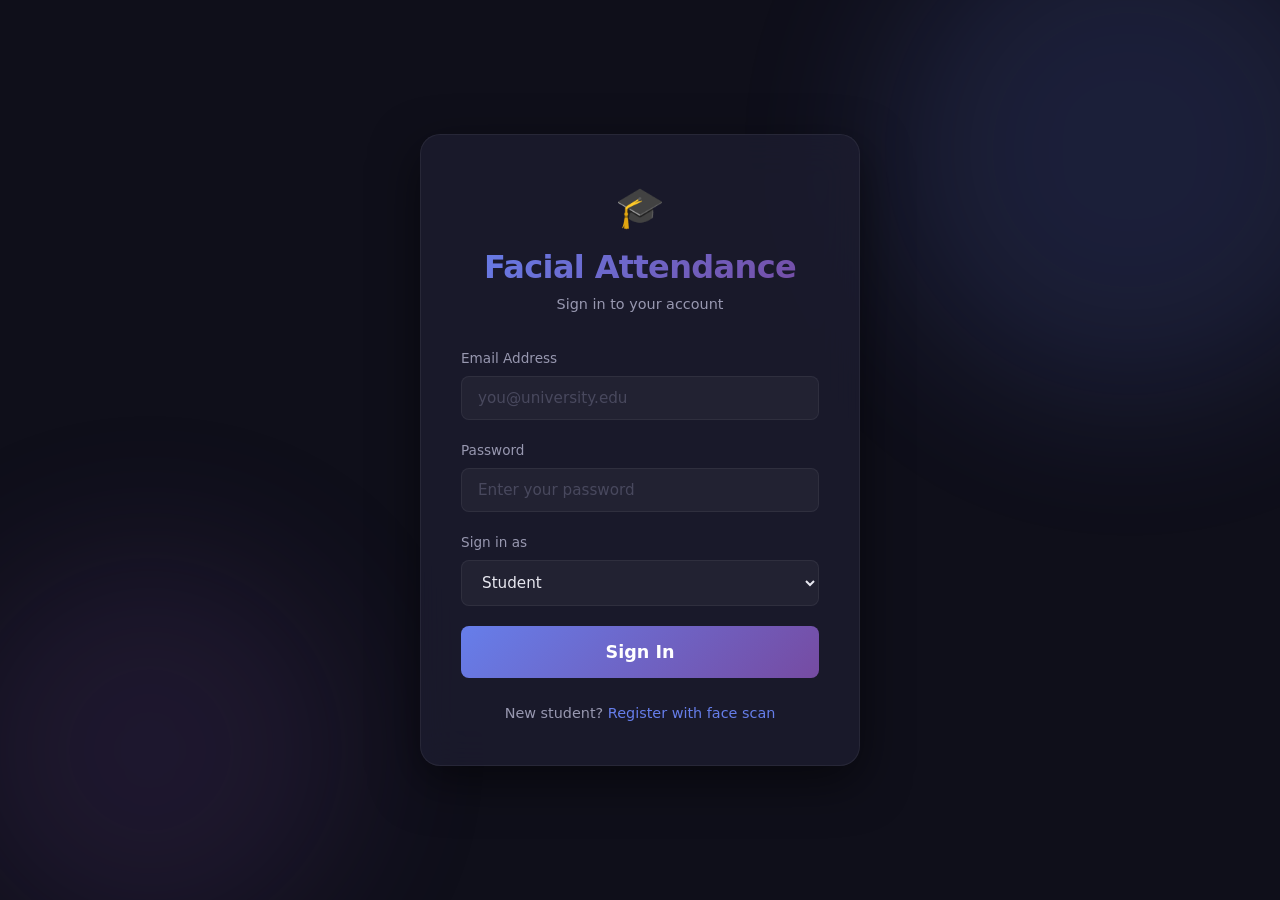
==== macos/frontend/index.html @ 5b98476b "completely restructured the entire project onto streamlit free environment" ====
<!DOCTYPE html>
<html lang="en">
<head>
    <meta charset="UTF-8">
    <meta name="viewport" content="width=device-width, initial-scale=1.0">
    <meta name="description" content="Student Facial Attendance Marker — Secure biometric login">
    <title>SFAM — Login</title>
    <link rel="stylesheet" href="css/style.css">
</head>
<body>
    <div class="bg-animation"></div>

    <div class="auth-container">
        <div class="auth-card">
            <div class="auth-header">
                <div class="logo">🎓</div>
                <h1>Facial Attendance</h1>
                <p>Sign in to your account</p>
            </div>

            <form id="loginForm" autocomplete="off">
                <div class="form-group">
                    <label for="loginEmail">Email Address</label>
                    <input type="email" id="loginEmail" name="email"
                           placeholder="you@university.edu" required>
                </div>

                <div class="form-group">
                    <label for="loginPassword">Password</label>
                    <input type="password" id="loginPassword" name="password"
                           placeholder="Enter your password" required>
                </div>

                <div class="form-group">
                    <label for="loginRole">Sign in as</label>
                    <select id="loginRole" name="role">
                        <option value="student">Student</option>
                        <option value="staff">Staff</option>
                        <option value="admin">Administrator</option>
                    </select>
                </div>

                <button type="submit" id="loginBtn" class="btn btn-primary btn-block btn-lg">
                    Sign In
                </button>
            </form>

            <div class="text-center mt-3">
                <p style="color: var(--text-secondary); font-size: 0.9rem;">
                    New student?
                    <a href="register.html" id="goRegister">Register with face scan</a>
                </p>
            </div>
        </div>
    </div>

    <!-- Toast container -->
    <div class="toast-container" id="toastContainer"></div>

    <script src="js/api.js"></script>
    <script src="js/app.js"></script>
    <script>
        // Login page initialization
        document.addEventListener('DOMContentLoaded', function() {
            // Redirect if already logged in
            if (getSession()) {
                var user = getSession();
                redirectToDashboard(user.role);
            }

            document.getElementById('loginForm').addEventListener('submit', async function(e) {
                e.preventDefault();

                var btn = document.getElementById('loginBtn');
                btn.disabled = true;
                btn.innerHTML = '<span class="spinner"></span> Signing in...';

                var email = document.getElementById('loginEmail').value.trim();
                var password = document.getElementById('loginPassword').value;

                try {
                    var result = await apiLogin(email, password);

                    if (result.error) {
                        showToast(result.error, 'error');
                        btn.disabled = false;
                        btn.textContent = 'Sign In';
                        return;
                    }

                    // Store session
                    saveSession(result.token, result.user);
                    showToast('Welcome back, ' + result.user.name + '!', 'success');

                    setTimeout(function() {
                        redirectToDashboard(result.user.role);
                    }, 800);

                } catch (err) {
                    showToast('Connection error. Is the server running?', 'error');
                    btn.disabled = false;
                    btn.textContent = 'Sign In';
                }
            });
        });
    </script>
</body>
</html>
---- macos/frontend/css/style.css ----
/* =========================================================================
   style.css — Design System for Facial Attendance Marker
   Dark theme, glassmorphism, gradient accents, responsive grid.
   No CDN dependencies. Pure CSS.
   ========================================================================= */

/* --- CSS Custom Properties ------------------------------------------------ */
:root {
    /* Core palette */
    --bg-primary: #0f0f1a;
    --bg-secondary: #1a1a2e;
    --bg-card: rgba(30, 30, 50, 0.7);
    --bg-glass: rgba(255, 255, 255, 0.04);

    /* Accent gradient */
    --accent-start: #667eea;
    --accent-end: #764ba2;
    --accent: #667eea;
    --accent-hover: #7c8ef2;

    /* State colors */
    --success: #00e676;
    --warning: #ffab40;
    --danger: #ff5252;
    --info: #40c4ff;

    /* Text */
    --text-primary: #e8e8f0;
    --text-secondary: #9898b0;
    --text-muted: #6868808f;

    /* Borders / Shadows */
    --border: rgba(255, 255, 255, 0.06);
    --shadow: 0 8px 32px rgba(0, 0, 0, 0.4);
    --shadow-lg: 0 16px 48px rgba(0, 0, 0, 0.5);

    /* Radius */
    --radius-sm: 8px;
    --radius-md: 12px;
    --radius-lg: 20px;
    --radius-full: 50%;

    /* Transitions */
    --transition: 0.3s cubic-bezier(0.4, 0, 0.2, 1);

    /* Layout */
    --sidebar-width: 260px;
    --header-height: 64px;
}

/* --- Reset ---------------------------------------------------------------- */
*,
*::before,
*::after {
    margin: 0;
    padding: 0;
    box-sizing: border-box;
}

html {
    font-size: 16px;
    scroll-behavior: smooth;
}

body {
    font-family: 'Segoe UI', system-ui, -apple-system, sans-serif;
    background: var(--bg-primary);
    color: var(--text-primary);
    line-height: 1.6;
    min-height: 100vh;
    overflow-x: hidden;
}

/* --- Typography ----------------------------------------------------------- */
h1,
h2,
h3,
h4 {
    font-weight: 600;
    letter-spacing: -0.02em;
    line-height: 1.3;
}

h1 {
    font-size: 2rem;
}

h2 {
    font-size: 1.5rem;
}

h3 {
    font-size: 1.15rem;
}

h4 {
    font-size: 1rem;
}

a {
    color: var(--accent);
    text-decoration: none;
    transition: color var(--transition);
}

a:hover {
    color: var(--accent-hover);
}

/* --- Animated Background -------------------------------------------------- */
.bg-animation {
    position: fixed;
    inset: 0;
    z-index: -1;
    overflow: hidden;
}

.bg-animation::before,
.bg-animation::after {
    content: '';
    position: absolute;
    border-radius: 50%;
    filter: blur(80px);
    opacity: 0.15;
    animation: float 20s infinite ease-in-out;
}

.bg-animation::before {
    width: 500px;
    height: 500px;
    background: var(--accent-start);
    top: -100px;
    right: -100px;
}

.bg-animation::after {
    width: 400px;
    height: 400px;
    background: var(--accent-end);
    bottom: -50px;
    left: -50px;
    animation-delay: -10s;
}

@keyframes float {

    0%,
    100% {
        transform: translate(0, 0) scale(1);
    }

    33% {
        transform: translate(30px, -50px) scale(1.1);
    }

    66% {
        transform: translate(-20px, 30px) scale(0.9);
    }
}

/* --- Layout: Auth Pages --------------------------------------------------- */
.auth-container {
    display: flex;
    align-items: center;
    justify-content: center;
    min-height: 100vh;
    padding: 2rem;
}

.auth-card {
    background: var(--bg-card);
    backdrop-filter: blur(20px);
    -webkit-backdrop-filter: blur(20px);
    border: 1px solid var(--border);
    border-radius: var(--radius-lg);
    padding: 2.5rem;
    width: 100%;
    max-width: 440px;
    box-shadow: var(--shadow-lg);
    animation: slideUp 0.6s ease-out;
}

.auth-card.wide {
    max-width: 720px;
}

@keyframes slideUp {
    from {
        opacity: 0;
        transform: translateY(30px);
    }

    to {
        opacity: 1;
        transform: translateY(0);
    }
}

.auth-header {
    text-align: center;
    margin-bottom: 2rem;
}

.auth-header .logo {
    font-size: 2.5rem;
    margin-bottom: 0.5rem;
}

.auth-header h1 {
    background: linear-gradient(135deg, var(--accent-start), var(--accent-end));
    -webkit-background-clip: text;
    -webkit-text-fill-color: transparent;
    background-clip: text;
    margin-bottom: 0.25rem;
}

.auth-header p {
    color: var(--text-secondary);
    font-size: 0.9rem;
}

/* --- Forms ---------------------------------------------------------------- */
.form-group {
    margin-bottom: 1.25rem;
    position: relative;
}

.form-group label {
    display: block;
    font-size: 0.85rem;
    color: var(--text-secondary);
    margin-bottom: 0.4rem;
    font-weight: 500;
}

.form-group input,
.form-group select {
    width: 100%;
    padding: 0.75rem 1rem;
    background: var(--bg-glass);
    border: 1px solid var(--border);
    border-radius: var(--radius-sm);
    color: var(--text-primary);
    font-size: 0.95rem;
    font-family: inherit;
    transition: border-color var(--transition), box-shadow var(--transition);
    outline: none;
}

.form-group input:focus,
.form-group select:focus {
    border-color: var(--accent);
    box-shadow: 0 0 0 3px rgba(102, 126, 234, 0.15);
}

.form-group input::placeholder {
    color: var(--text-muted);
}

.form-row {
    display: grid;
    grid-template-columns: 1fr 1fr;
    gap: 1rem;
}

/* --- Buttons -------------------------------------------------------------- */
.btn {
    display: inline-flex;
    align-items: center;
    justify-content: center;
    gap: 0.5rem;
    padding: 0.75rem 1.5rem;
    border: none;
    border-radius: var(--radius-sm);
    font-size: 0.95rem;
    font-weight: 600;
    font-family: inherit;
    cursor: pointer;
    transition: all var(--transition);
    text-decoration: none;
    white-space: nowrap;
}

.btn:disabled {
    opacity: 0.5;
    cursor: not-allowed;
}

.btn-primary {
    background: linear-gradient(135deg, var(--accent-start), var(--accent-end));
    color: #fff;
}

.btn-primary:hover:not(:disabled) {
    transform: translateY(-2px);
    box-shadow: 0 6px 20px rgba(102, 126, 234, 0.4);
}

.btn-secondary {
    background: var(--bg-glass);
    border: 1px solid var(--border);
    color: var(--text-primary);
}

.btn-secondary:hover:not(:disabled) {
    background: rgba(255, 255, 255, 0.08);
}

.btn-danger {
    background: var(--danger);
    color: #fff;
}

.btn-success {
    background: var(--success);
    color: #0f0f1a;
}

.btn-block {
    width: 100%;
}

.btn-sm {
    padding: 0.5rem 1rem;
    font-size: 0.85rem;
}

.btn-lg {
    padding: 1rem 2rem;
    font-size: 1.1rem;
}

/* --- Dashboard Layout ----------------------------------------------------- */
.dashboard-layout {
    display: flex;
    min-height: 100vh;
}

.sidebar {
    width: var(--sidebar-width);
    background: var(--bg-secondary);
    border-right: 1px solid var(--border);
    padding: 1.5rem;
    display: flex;
    flex-direction: column;
    position: fixed;
    height: 100vh;
    overflow-y: auto;
    z-index: 100;
}

.sidebar-brand {
    display: flex;
    align-items: center;
    gap: 0.75rem;
    padding-bottom: 1.5rem;
    border-bottom: 1px solid var(--border);
    margin-bottom: 1.5rem;
}

.sidebar-brand .logo {
    font-size: 1.5rem;
}

.sidebar-brand h3 {
    background: linear-gradient(135deg, var(--accent-start), var(--accent-end));
    -webkit-background-clip: text;
    -webkit-text-fill-color: transparent;
    background-clip: text;
    font-size: 0.95rem;
}

.sidebar-nav {
    list-style: none;
    flex: 1;
}

.sidebar-nav li {
    margin-bottom: 0.25rem;
}

.sidebar-nav a,
.sidebar-nav button {
    display: flex;
    align-items: center;
    gap: 0.75rem;
    padding: 0.7rem 1rem;
    border-radius: var(--radius-sm);
    color: var(--text-secondary);
    font-size: 0.9rem;
    transition: all var(--transition);
    width: 100%;
    text-align: left;
    background: none;
    border: none;
    cursor: pointer;
    font-family: inherit;
}

.sidebar-nav a:hover,
.sidebar-nav button:hover,
.sidebar-nav a.active {
    background: var(--bg-glass);
    color: var(--text-primary);
}

.sidebar-nav a.active {
    background: rgba(102, 126, 234, 0.12);
    color: var(--accent);
}

.sidebar-user {
    border-top: 1px solid var(--border);
    padding-top: 1rem;
    margin-top: auto;
}

.sidebar-user-info {
    display: flex;
    align-items: center;
    gap: 0.75rem;
    margin-bottom: 0.75rem;
}

.sidebar-user-avatar {
    width: 36px;
    height: 36px;
    border-radius: var(--radius-full);
    background: linear-gradient(135deg, var(--accent-start), var(--accent-end));
    display: flex;
    align-items: center;
    justify-content: center;
    font-weight: 600;
    font-size: 0.85rem;
    color: #fff;
}

.sidebar-user-name {
    font-size: 0.9rem;
    font-weight: 500;
}

.sidebar-user-role {
    font-size: 0.75rem;
    color: var(--text-secondary);
    text-transform: capitalize;
}

.main-content {
    flex: 1;
    margin-left: var(--sidebar-width);
    padding: 2rem;
}

.page-header {
    display: flex;
    align-items: center;
    justify-content: space-between;
    margin-bottom: 2rem;
}

.page-header h1 {
    font-size: 1.5rem;
}

/* --- Cards ---------------------------------------------------------------- */
.card {
    background: var(--bg-card);
    backdrop-filter: blur(16px);
    -webkit-backdrop-filter: blur(16px);
    border: 1px solid var(--border);
    border-radius: var(--radius-md);
    padding: 1.5rem;
    box-shadow: var(--shadow);
    transition: transform var(--transition);
}

.card:hover {
    transform: translateY(-2px);
}

.card-header {
    display: flex;
    align-items: center;
    justify-content: space-between;
    margin-bottom: 1rem;
}

.card-header h3 {
    font-size: 1rem;
    color: var(--text-secondary);
    font-weight: 500;
}

.card-body {
    position: relative;
}

/* --- Stat Cards ----------------------------------------------------------- */
.stats-grid {
    display: grid;
    grid-template-columns: repeat(auto-fit, minmax(220px, 1fr));
    gap: 1.25rem;
    margin-bottom: 2rem;
}

.stat-card {
    background: var(--bg-card);
    backdrop-filter: blur(16px);
    border: 1px solid var(--border);
    border-radius: var(--radius-md);
    padding: 1.5rem;
    display: flex;
    align-items: flex-start;
    gap: 1rem;
    transition: transform var(--transition);
}

.stat-card:hover {
    transform: translateY(-3px);
}

.stat-icon {
    width: 48px;
    height: 48px;
    border-radius: var(--radius-sm);
    display: flex;
    align-items: center;
    justify-content: center;
    font-size: 1.4rem;
    flex-shrink: 0;
}

.stat-icon.blue {
    background: rgba(102, 126, 234, 0.15);
}

.stat-icon.green {
    background: rgba(0, 230, 118, 0.15);
}

.stat-icon.orange {
    background: rgba(255, 171, 64, 0.15);
}

.stat-icon.purple {
    background: rgba(118, 75, 162, 0.15);
}

.stat-value {
    font-size: 1.75rem;
    font-weight: 700;
    letter-spacing: -0.02em;
    line-height: 1;
    margin-bottom: 0.25rem;
}

.stat-label {
    font-size: 0.8rem;
    color: var(--text-secondary);
    text-transform: uppercase;
    letter-spacing: 0.05em;
}

/* --- Camera Viewport ------------------------------------------------------ */
.camera-container {
    position: relative;
    border-radius: var(--radius-md);
    overflow: hidden;
    background: #000;
    aspect-ratio: 4/3;
    max-width: 640px;
    margin: 0 auto;
}

.camera-container video {
    width: 100%;
    height: 100%;
    object-fit: cover;
    transform: scaleX(-1);
    /* Mirror */
}

.camera-overlay {
    position: absolute;
    inset: 0;
    display: flex;
    align-items: center;
    justify-content: center;
    pointer-events: none;
}

.face-guide {
    width: 200px;
    height: 260px;
    border: 2px dashed rgba(102, 126, 234, 0.5);
    border-radius: 50% 50% 45% 45%;
    animation: pulse 2s infinite;
}

@keyframes pulse {

    0%,
    100% {
        opacity: 0.5;
        transform: scale(1);
    }

    50% {
        opacity: 1;
        transform: scale(1.02);
    }
}

.camera-controls {
    display: flex;
    gap: 1rem;
    justify-content: center;
    margin-top: 1rem;
}

.recording-indicator {
    display: none;
    position: absolute;
    top: 1rem;
    left: 1rem;
    background: rgba(255, 82, 82, 0.9);
    padding: 0.4rem 0.8rem;
    border-radius: var(--radius-sm);
    font-size: 0.8rem;
    font-weight: 600;
    animation: blink 1s infinite;
    z-index: 10;
}

.recording-indicator.active {
    display: flex;
    align-items: center;
    gap: 0.5rem;
}

@keyframes blink {

    0%,
    100% {
        opacity: 1;
    }

    50% {
        opacity: 0.3;
    }
}

.countdown-overlay {
    display: none;
    position: absolute;
    inset: 0;
    background: rgba(0, 0, 0, 0.5);
    align-items: center;
    justify-content: center;
    z-index: 15;
}

.countdown-overlay.active {
    display: flex;
}

.countdown-number {
    font-size: 5rem;
    font-weight: 700;
    color: #fff;
    animation: countPop 1s ease-out;
}

@keyframes countPop {
    from {
        transform: scale(2);
        opacity: 0;
    }

    to {
        transform: scale(1);
        opacity: 1;
    }
}

/* --- Tables --------------------------------------------------------------- */
.table-container {
    overflow-x: auto;
    border-radius: var(--radius-md);
}

table {
    width: 100%;
    border-collapse: collapse;
    font-size: 0.9rem;
}

thead th {
    background: rgba(255, 255, 255, 0.03);
    padding: 0.85rem 1rem;
    text-align: left;
    font-weight: 600;
    color: var(--text-secondary);
    font-size: 0.8rem;
    text-transform: uppercase;
    letter-spacing: 0.05em;
    border-bottom: 1px solid var(--border);
}

tbody td {
    padding: 0.8rem 1rem;
    border-bottom: 1px solid var(--border);
}

tbody tr:hover {
    background: var(--bg-glass);
}

/* --- Toast Notifications -------------------------------------------------- */
.toast-container {
    position: fixed;
    top: 1.5rem;
    right: 1.5rem;
    z-index: 9999;
    display: flex;
    flex-direction: column;
    gap: 0.75rem;
}

.toast {
    background: var(--bg-secondary);
    border: 1px solid var(--border);
    border-radius: var(--radius-sm);
    padding: 1rem 1.25rem;
    min-width: 300px;
    max-width: 420px;
    box-shadow: var(--shadow-lg);
    display: flex;
    align-items: flex-start;
    gap: 0.75rem;
    animation: slideIn 0.4s ease-out;
    border-left: 3px solid var(--accent);
}

.toast.success {
    border-left-color: var(--success);
}

.toast.error {
    border-left-color: var(--danger);
}

.toast.warning {
    border-left-color: var(--warning);
}

.toast-icon {
    font-size: 1.2rem;
    flex-shrink: 0;
    margin-top: 0.1rem;
}

.toast-message {
    flex: 1;
    font-size: 0.9rem;
}

.toast-close {
    background: none;
    border: none;
    color: var(--text-muted);
    cursor: pointer;
    font-size: 1.1rem;
    padding: 0;
    line-height: 1;
}

@keyframes slideIn {
    from {
        transform: translateX(100%);
        opacity: 0;
    }

    to {
        transform: translateX(0);
        opacity: 1;
    }
}

/* --- Charts Container ----------------------------------------------------- */
.charts-grid {
    display: grid;
    grid-template-columns: repeat(auto-fit, minmax(350px, 1fr));
    gap: 1.25rem;
    margin-bottom: 2rem;
}

.chart-card {
    background: var(--bg-card);
    backdrop-filter: blur(16px);
    border: 1px solid var(--border);
    border-radius: var(--radius-md);
    padding: 1.5rem;
}

.chart-card canvas {
    width: 100% !important;
    height: 250px !important;
}

/* --- Progress Ring -------------------------------------------------------- */
.progress-ring-container {
    display: flex;
    flex-direction: column;
    align-items: center;
    justify-content: center;
    padding: 1rem 0;
}

.progress-ring {
    position: relative;
    width: 140px;
    height: 140px;
}

.progress-ring canvas {
    width: 140px !important;
    height: 140px !important;
}

.progress-ring-label {
    position: absolute;
    inset: 0;
    display: flex;
    flex-direction: column;
    align-items: center;
    justify-content: center;
}

.progress-ring-value {
    font-size: 1.75rem;
    font-weight: 700;
}

.progress-ring-text {
    font-size: 0.75rem;
    color: var(--text-secondary);
}

/* --- Badge ---------------------------------------------------------------- */
.badge {
    display: inline-flex;
    align-items: center;
    padding: 0.2rem 0.6rem;
    border-radius: 9999px;
    font-size: 0.75rem;
    font-weight: 600;
}

.badge-success {
    background: rgba(0, 230, 118, 0.15);
    color: var(--success);
}

.badge-warning {
    background: rgba(255, 171, 64, 0.15);
    color: var(--warning);
}

.badge-danger {
    background: rgba(255, 82, 82, 0.15);
    color: var(--danger);
}

.badge-info {
    background: rgba(64, 196, 255, 0.15);
    color: var(--info);
}

/* --- Search Input --------------------------------------------------------- */
.search-box {
    position: relative;
    max-width: 300px;
}

.search-box input {
    width: 100%;
    padding: 0.6rem 1rem 0.6rem 2.5rem;
    background: var(--bg-glass);
    border: 1px solid var(--border);
    border-radius: var(--radius-sm);
    color: var(--text-primary);
    font-size: 0.9rem;
    font-family: inherit;
    outline: none;
    transition: border-color var(--transition);
}

.search-box input:focus {
    border-color: var(--accent);
}

.search-box::before {
    content: '🔍';
    position: absolute;
    left: 0.75rem;
    top: 50%;
    transform: translateY(-50%);
    font-size: 0.85rem;
}

/* --- Loading Spinner ------------------------------------------------------ */
.spinner {
    display: inline-block;
    width: 20px;
    height: 20px;
    border: 2px solid rgba(255, 255, 255, 0.2);
    border-top-color: var(--accent);
    border-radius: 50%;
    animation: spin 0.8s linear infinite;
}

.spinner-lg {
    width: 40px;
    height: 40px;
    border-width: 3px;
}

@keyframes spin {
    to {
        transform: rotate(360deg);
    }
}

.loading-overlay {
    position: fixed;
    inset: 0;
    background: rgba(15, 15, 26, 0.8);
    display: none;
    align-items: center;
    justify-content: center;
    flex-direction: column;
    gap: 1rem;
    z-index: 9998;
}

.loading-overlay.active {
    display: flex;
}

/* --- Recognition Result Overlay ------------------------------------------- */
.recognition-result {
    position: absolute;
    bottom: 1rem;
    left: 1rem;
    right: 1rem;
    background: rgba(0, 0, 0, 0.8);
    backdrop-filter: blur(10px);
    border-radius: var(--radius-sm);
    padding: 0.75rem 1rem;
    display: none;
    align-items: center;
    gap: 0.75rem;
    z-index: 10;
}

.recognition-result.active {
    display: flex;
}

.recognition-result.matched {
    border: 1px solid var(--success);
}

.recognition-result.unmatched {
    border: 1px solid var(--danger);
}

/* --- Empty State ---------------------------------------------------------- */
.empty-state {
    text-align: center;
    padding: 3rem;
    color: var(--text-secondary);
}

.empty-state-icon {
    font-size: 3rem;
    margin-bottom: 1rem;
    opacity: 0.5;
}

/* --- Responsive ----------------------------------------------------------- */
@media (max-width: 768px) {
    .sidebar {
        transform: translateX(-100%);
        transition: transform var(--transition);
    }

    .sidebar.open {
        transform: translateX(0);
    }

    .main-content {
        margin-left: 0;
        padding: 1rem;
    }

    .form-row {
        grid-template-columns: 1fr;
    }

    .stats-grid {
        grid-template-columns: 1fr 1fr;
    }

    .charts-grid {
        grid-template-columns: 1fr;
    }

    .page-header {
        flex-direction: column;
        gap: 1rem;
        align-items: flex-start;
    }

    .auth-card {
        padding: 1.5rem;
    }
}

@media (max-width: 480px) {
    .stats-grid {
        grid-template-columns: 1fr;
    }
}

/* --- Mobile Menu Toggle --------------------------------------------------- */
.mobile-menu-btn {
    display: none;
    position: fixed;
    top: 1rem;
    left: 1rem;
    z-index: 200;
    background: var(--bg-secondary);
    border: 1px solid var(--border);
    border-radius: var(--radius-sm);
    padding: 0.5rem 0.75rem;
    color: var(--text-primary);
    font-size: 1.2rem;
    cursor: pointer;
}

@media (max-width: 768px) {
    .mobile-menu-btn {
        display: block;
    }
}

/* --- Utility -------------------------------------------------------------- */
.hidden {
    display: none !important;
}

.text-center {
    text-align: center;
}

.text-right {
    text-align: right;
}

.mt-1 {
    margin-top: 0.5rem;
}

.mt-2 {
    margin-top: 1rem;
}

.mt-3 {
    margin-top: 1.5rem;
}

.mb-1 {
    margin-bottom: 0.5rem;
}

.mb-2 {
    margin-bottom: 1rem;
}

.mb-3 {
    margin-bottom: 1.5rem;
}

.flex {
    display: flex;
}

.gap-1 {
    gap: 0.5rem;
}

.gap-2 {
    gap: 1rem;
}

.items-center {
    align-items: center;
}

.justify-between {
    justify-content: space-between;
}
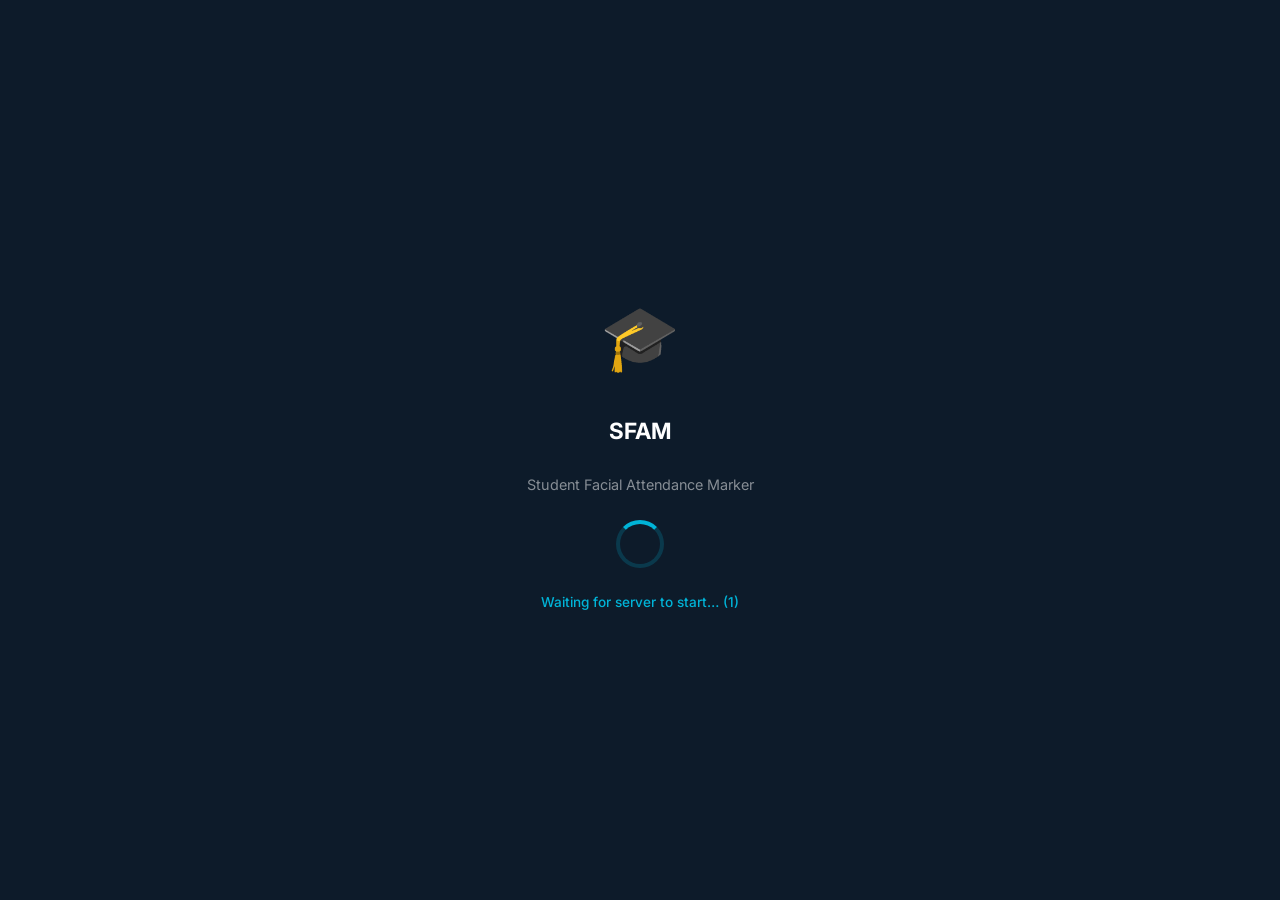
==== commit 7c08dd9e: "resolved bugs" ====
--- a/macos/frontend/index.html
+++ b/macos/frontend/index.html
@@ -1,56 +1,179 @@
 <!DOCTYPE html>
 <html lang="en">
+
 <head>
     <meta charset="UTF-8">
     <meta name="viewport" content="width=device-width, initial-scale=1.0">
-    <meta name="description" content="Student Facial Attendance Marker — Secure biometric login">
-    <title>SFAM — Login</title>
+    <meta name="description" content="SFAM — Student Facial Attendance Marker. Biometric kiosk.">
+    <title>SFAM — Attendance System</title>
     <link rel="stylesheet" href="css/style.css">
+    <style>
+        /* ---- Model loading overlay (P4) ---- */
+        #loadingOverlay {
+            position: fixed;
+            inset: 0;
+            background: var(--navy);
+            display: flex;
+            flex-direction: column;
+            align-items: center;
+            justify-content: center;
+            gap: 1.5rem;
+            z-index: 9999;
+            transition: opacity .5s ease;
+        }
+
+        #loadingOverlay.hidden {
+            opacity: 0;
+            pointer-events: none;
+        }
+
+        .loading-logo {
+            font-size: 4rem;
+            animation: pulse-green 2s infinite;
+        }
+
+        .loading-title {
+            color: #fff;
+            font-size: 1.4rem;
+            font-weight: 700;
+        }
+
+        .loading-sub {
+            color: rgba(255, 255, 255, .5);
+            font-size: .9rem;
+            text-align: center;
+            max-width: 300px;
+        }
+
+        .loading-spinner {
+            width: 48px;
+            height: 48px;
+            border: 4px solid rgba(0, 180, 216, .2);
+            border-top-color: var(--accent);
+            border-radius: 50%;
+            animation: spin .9s linear infinite;
+        }
+
+        .loading-status {
+            color: var(--accent);
+            font-size: .85rem;
+            font-weight: 500;
+            min-height: 1.2em;
+        }
+
+        /* ---- Fade-in for kiosk layout (P5) ---- */
+        .kiosk-layout {
+            opacity: 0;
+            transition: opacity .6s ease;
+        }
+
+        .kiosk-layout.visible {
+            opacity: 1;
+        }
+    </style>
 </head>
+
 <body>
-    <div class="bg-animation"></div>
-
-    <div class="auth-container">
-        <div class="auth-card">
-            <div class="auth-header">
-                <div class="logo">🎓</div>
-                <h1>Facial Attendance</h1>
-                <p>Sign in to your account</p>
-            </div>
-
-            <form id="loginForm" autocomplete="off">
-                <div class="form-group">
-                    <label for="loginEmail">Email Address</label>
-                    <input type="email" id="loginEmail" name="email"
-                           placeholder="you@university.edu" required>
-                </div>
-
-                <div class="form-group">
-                    <label for="loginPassword">Password</label>
-                    <input type="password" id="loginPassword" name="password"
-                           placeholder="Enter your password" required>
-                </div>
-
-                <div class="form-group">
-                    <label for="loginRole">Sign in as</label>
-                    <select id="loginRole" name="role">
-                        <option value="student">Student</option>
-                        <option value="staff">Staff</option>
-                        <option value="admin">Administrator</option>
-                    </select>
-                </div>
-
-                <button type="submit" id="loginBtn" class="btn btn-primary btn-block btn-lg">
-                    Sign In
-                </button>
-            </form>
-
-            <div class="text-center mt-3">
-                <p style="color: var(--text-secondary); font-size: 0.9rem;">
-                    New student?
-                    <a href="register.html" id="goRegister">Register with face scan</a>
-                </p>
-            </div>
+
+    <!-- ========================================================================
+     P4: Model Loading Screen — shown until /api/health returns ready:true
+     ====================================================================== -->
+    <div id="loadingOverlay">
+        <div class="loading-logo">🎓</div>
+        <div class="loading-title">SFAM</div>
+        <div class="loading-sub">Student Facial Attendance Marker</div>
+        <div class="loading-spinner"></div>
+        <div class="loading-status" id="loadingStatus">Connecting to server…</div>
+    </div>
+
+    <!-- ========================================================================
+     Main Kiosk Layout
+     ====================================================================== -->
+    <div class="kiosk-layout" id="kioskLayout">
+
+        <!-- LEFT: Camera Feed -->
+        <div class="kiosk-camera-pane">
+            <div class="kiosk-cam-header">
+                <span class="live-badge">LIVE</span>
+                SFAM — Biometric Attendance System
+            </div>
+
+            <video id="kioskVideo" autoplay playsinline muted></video>
+            <canvas id="kioskCanvas"></canvas>
+
+            <!-- Non-blocking alert banner (P2 — managed by camera.js) -->
+            <div id="kioskAlert" class="kiosk-alert" style="display:none;"></div>
+
+            <div class="kiosk-status-bar">
+                <div class="status-dot" id="statusDot"></div>
+                <span class="kiosk-status-text" id="statusText">Initializing…</span>
+            </div>
+        </div>
+
+        <!-- RIGHT: Side Panel -->
+        <div class="kiosk-side-panel">
+
+            <div class="kiosk-brand">
+                <div class="brand-icon">🎓</div>
+                <h1>SFAM</h1>
+                <p>Look directly at the camera to mark your attendance automatically.</p>
+            </div>
+
+            <div class="kiosk-actions">
+
+                <div class="kiosk-section-label">Login</div>
+
+                <button class="kiosk-btn" id="btnStudentLogin">
+                    <div class="kiosk-btn-icon">👤</div>
+                    <div class="kiosk-btn-text">
+                        Student Login
+                        <small>Roll No / Reg No + Password</small>
+                    </div>
+                </button>
+
+                <button class="kiosk-btn" id="btnStaffLogin">
+                    <div class="kiosk-btn-icon">🏫</div>
+                    <div class="kiosk-btn-text">
+                        Staff Login
+                        <small>Employee Code + Password</small>
+                    </div>
+                </button>
+
+                <button class="kiosk-btn" id="btnAdminLogin">
+                    <div class="kiosk-btn-icon">🛡️</div>
+                    <div class="kiosk-btn-text">
+                        Admin Login
+                        <small>System administrator</small>
+                    </div>
+                </button>
+
+                <div class="kiosk-section-label">Register</div>
+
+                <button class="kiosk-btn" id="btnRegisterStudent">
+                    <div class="kiosk-btn-icon">📝</div>
+                    <div class="kiosk-btn-text">
+                        Register as Student
+                        <small>New account + face scan</small>
+                    </div>
+                </button>
+
+                <button class="kiosk-btn" id="btnRegisterStaff">
+                    <div class="kiosk-btn-icon">💼</div>
+                    <div class="kiosk-btn-text">
+                        Register as Staff
+                        <small>New account + face scan</small>
+                    </div>
+                </button>
+
+            </div>
+
+            <!-- Last detected -->
+            <div class="kiosk-last-detected">
+                <h4>Last Detected</h4>
+                <div class="kiosk-detected-name" id="lastDetectedName">—</div>
+                <div class="kiosk-detected-time" id="lastDetectedTime">Waiting for face…</div>
+            </div>
+
         </div>
     </div>
 
@@ -59,50 +182,84 @@
 
     <script src="js/api.js"></script>
     <script src="js/app.js"></script>
+    <script src="js/camera.js"></script>
     <script>
-        // Login page initialization
-        document.addEventListener('DOMContentLoaded', function() {
+        (function () {
+            'use strict';
+
             // Redirect if already logged in
-            if (getSession()) {
-                var user = getSession();
-                redirectToDashboard(user.role);
+            var s = getSession();
+            if (s) { redirectToDashboard(s.user.role); return; }
+
+            // -----------------------------------------------------------------------
+            // P4: Health-check loop — poll until model is ready
+            // -----------------------------------------------------------------------
+            var POLL_INTERVAL_MS = 2000;
+            var MAX_POLLS = 60;   // give up after 2 minutes
+            var pollCount = 0;
+            var cameraStarted = false;
+            var overlay = document.getElementById('loadingOverlay');
+            var statusEl = document.getElementById('loadingStatus');
+            var layout = document.getElementById('kioskLayout');
+
+            function pollHealth() {
+                pollCount++;
+                if (pollCount > MAX_POLLS) {
+                    statusEl.textContent = 'Server not responding — check if server is running.';
+                    statusEl.style.color = 'var(--danger)';
+                    return;
+                }
+
+                apiHealthCheck()
+                    .then(function (data) {
+                        if (data && data.ready) {
+                            statusEl.textContent = 'Face recognition engine ready ✓';
+                            setTimeout(showKiosk, 500);
+                        } else {
+                            statusEl.textContent = (data && data.message) || 'Loading AI model…';
+                            setTimeout(pollHealth, POLL_INTERVAL_MS);
+                        }
+                    })
+                    .catch(function () {
+                        statusEl.textContent = 'Waiting for server to start… (' + pollCount + ')';
+                        setTimeout(pollHealth, POLL_INTERVAL_MS);
+                    });
             }
 
-            document.getElementById('loginForm').addEventListener('submit', async function(e) {
-                e.preventDefault();
-
-                var btn = document.getElementById('loginBtn');
-                btn.disabled = true;
-                btn.innerHTML = '<span class="spinner"></span> Signing in...';
-
-                var email = document.getElementById('loginEmail').value.trim();
-                var password = document.getElementById('loginPassword').value;
-
-                try {
-                    var result = await apiLogin(email, password);
-
-                    if (result.error) {
-                        showToast(result.error, 'error');
-                        btn.disabled = false;
-                        btn.textContent = 'Sign In';
-                        return;
-                    }
-
-                    // Store session
-                    saveSession(result.token, result.user);
-                    showToast('Welcome back, ' + result.user.name + '!', 'success');
-
-                    setTimeout(function() {
-                        redirectToDashboard(result.user.role);
-                    }, 800);
-
-                } catch (err) {
-                    showToast('Connection error. Is the server running?', 'error');
-                    btn.disabled = false;
-                    btn.textContent = 'Sign In';
+            function showKiosk() {
+                overlay.classList.add('hidden');
+                layout.classList.add('visible');
+
+                if (!cameraStarted) {
+                    cameraStarted = true;
+                    SFAMCamera.start('kioskVideo', 'kioskCanvas', 'kioskAlert');
                 }
-            });
-        });
+            }
+
+            // Start polling immediately
+            pollHealth();
+
+            // -----------------------------------------------------------------------
+            // Navigation
+            // -----------------------------------------------------------------------
+            document.getElementById('btnStudentLogin').onclick = function () {
+                window.location.href = 'login.html?role=student';
+            };
+            document.getElementById('btnStaffLogin').onclick = function () {
+                window.location.href = 'login.html?role=staff';
+            };
+            document.getElementById('btnAdminLogin').onclick = function () {
+                window.location.href = 'login.html?role=admin';
+            };
+            document.getElementById('btnRegisterStudent').onclick = function () {
+                window.location.href = 'register.html?role=student';
+            };
+            document.getElementById('btnRegisterStaff').onclick = function () {
+                window.location.href = 'register.html?role=staff';
+            };
+
+        }());
     </script>
 </body>
-</html>
+
+</html>
--- a/macos/frontend/css/style.css
+++ b/macos/frontend/css/style.css
@@ -1,193 +1,1222 @@
 /* =========================================================================
-   style.css — Design System for Facial Attendance Marker
-   Dark theme, glassmorphism, gradient accents, responsive grid.
-   No CDN dependencies. Pure CSS.
+   style.css — Facial Attendance System — Kiosk UI Theme
+   =========================================================================
+   Design: High-contrast kiosk aesthetic. Dark navy background, crisp white
+   cards, bright accent colors. Clean grid layout. No unreadable overlays.
+   Font: Inter (loaded inline via @import — no CDN dependency at runtime,
+         loaded once during setup).
    ========================================================================= */
 
-/* --- CSS Custom Properties ------------------------------------------------ */
+@import url('https://fonts.googleapis.com/css2?family=Inter:wght@300;400;500;600;700&display=swap');
+
+/* -------------------------------------------------------------------------
+   CSS Custom Properties
+   ------------------------------------------------------------------------- */
 :root {
-    /* Core palette */
-    --bg-primary: #0f0f1a;
-    --bg-secondary: #1a1a2e;
-    --bg-card: rgba(30, 30, 50, 0.7);
-    --bg-glass: rgba(255, 255, 255, 0.04);
-
-    /* Accent gradient */
-    --accent-start: #667eea;
-    --accent-end: #764ba2;
-    --accent: #667eea;
-    --accent-hover: #7c8ef2;
-
-    /* State colors */
-    --success: #00e676;
-    --warning: #ffab40;
-    --danger: #ff5252;
-    --info: #40c4ff;
-
-    /* Text */
-    --text-primary: #e8e8f0;
-    --text-secondary: #9898b0;
-    --text-muted: #6868808f;
-
-    /* Borders / Shadows */
-    --border: rgba(255, 255, 255, 0.06);
-    --shadow: 0 8px 32px rgba(0, 0, 0, 0.4);
-    --shadow-lg: 0 16px 48px rgba(0, 0, 0, 0.5);
-
-    /* Radius */
-    --radius-sm: 8px;
-    --radius-md: 12px;
-    --radius-lg: 20px;
-    --radius-full: 50%;
+    /* Color palette */
+    --navy: #0d1b2a;
+    --navy-mid: #1b2d42;
+    --navy-light: #243650;
+    --accent: #00b4d8;
+    --accent-dark: #0096b4;
+    --success: #2dc653;
+    --warning: #f4a261;
+    --danger: #e63946;
+    --white: #ffffff;
+    --off-white: #f0f4f8;
+    --text-main: #1a202c;
+    --text-muted: #64748b;
+    --border: #e2e8f0;
+
+    /* Spacing */
+    --gap: 1.5rem;
+    --r: 12px;
+    --r-sm: 8px;
+
+    /* Shadows */
+    --shadow-sm: 0 1px 3px rgba(0, 0, 0, .1), 0 1px 2px rgba(0, 0, 0, .06);
+    --shadow: 0 4px 16px rgba(0, 0, 0, .12);
+    --shadow-lg: 0 10px 40px rgba(0, 0, 0, .18);
 
     /* Transitions */
-    --transition: 0.3s cubic-bezier(0.4, 0, 0.2, 1);
-
-    /* Layout */
-    --sidebar-width: 260px;
-    --header-height: 64px;
-}
-
-/* --- Reset ---------------------------------------------------------------- */
+    --t: 200ms ease;
+}
+
+/* -------------------------------------------------------------------------
+   Reset & Base
+   ------------------------------------------------------------------------- */
 *,
 *::before,
 *::after {
+    box-sizing: border-box;
     margin: 0;
     padding: 0;
-    box-sizing: border-box;
-}
-
-html {
+}
+
+html,
+body {
+    height: 100%;
+    font-family: 'Inter', system-ui, sans-serif;
     font-size: 16px;
-    scroll-behavior: smooth;
-}
-
-body {
-    font-family: 'Segoe UI', system-ui, -apple-system, sans-serif;
-    background: var(--bg-primary);
-    color: var(--text-primary);
     line-height: 1.6;
-    min-height: 100vh;
-    overflow-x: hidden;
-}
-
-/* --- Typography ----------------------------------------------------------- */
-h1,
-h2,
-h3,
-h4 {
-    font-weight: 600;
-    letter-spacing: -0.02em;
-    line-height: 1.3;
-}
-
-h1 {
-    font-size: 2rem;
-}
-
-h2 {
-    font-size: 1.5rem;
-}
-
-h3 {
-    font-size: 1.15rem;
-}
-
-h4 {
-    font-size: 1rem;
+    color: var(--text-main);
+    background: var(--navy);
+    -webkit-font-smoothing: antialiased;
 }
 
 a {
     color: var(--accent);
     text-decoration: none;
-    transition: color var(--transition);
 }
 
 a:hover {
-    color: var(--accent-hover);
-}
-
-/* --- Animated Background -------------------------------------------------- */
-.bg-animation {
-    position: fixed;
-    inset: 0;
-    z-index: -1;
+    text-decoration: underline;
+}
+
+img,
+video,
+canvas {
+    display: block;
+    max-width: 100%;
+}
+
+/* -------------------------------------------------------------------------
+   Typography
+   ------------------------------------------------------------------------- */
+h1 {
+    font-size: 1.75rem;
+    font-weight: 700;
+    line-height: 1.2;
+}
+
+h2 {
+    font-size: 1.4rem;
+    font-weight: 600;
+    line-height: 1.3;
+}
+
+h3 {
+    font-size: 1.15rem;
+    font-weight: 600;
+}
+
+h4 {
+    font-size: 1rem;
+    font-weight: 600;
+}
+
+p {
+    color: var(--text-muted);
+}
+
+/* -------------------------------------------------------------------------
+   Utility
+   ------------------------------------------------------------------------- */
+.hidden {
+    display: none !important;
+}
+
+.text-center {
+    text-align: center;
+}
+
+.text-muted {
+    color: var(--text-muted);
+    font-size: .9rem;
+}
+
+.text-success {
+    color: var(--success);
+}
+
+.text-danger {
+    color: var(--danger);
+}
+
+.text-warning {
+    color: var(--warning);
+}
+
+.mt-1 {
+    margin-top: .5rem;
+}
+
+.mt-2 {
+    margin-top: 1rem;
+}
+
+.mt-3 {
+    margin-top: 1.5rem;
+}
+
+.mb-1 {
+    margin-bottom: .5rem;
+}
+
+.mb-2 {
+    margin-bottom: 1rem;
+}
+
+.gap {
+    gap: var(--gap);
+}
+
+/* -------------------------------------------------------------------------
+   Card
+   ------------------------------------------------------------------------- */
+.card {
+    background: var(--white);
+    border-radius: var(--r);
+    padding: var(--gap);
+    box-shadow: var(--shadow);
+}
+
+.card-title {
+    font-size: 1rem;
+    font-weight: 600;
+    color: var(--text-muted);
+    text-transform: uppercase;
+    letter-spacing: .05em;
+    margin-bottom: 1rem;
+}
+
+/* -------------------------------------------------------------------------
+   Buttons
+   ------------------------------------------------------------------------- */
+.btn {
+    display: inline-flex;
+    align-items: center;
+    justify-content: center;
+    gap: .5rem;
+    padding: .625rem 1.25rem;
+    border: none;
+    border-radius: var(--r-sm);
+    font-family: inherit;
+    font-size: .95rem;
+    font-weight: 500;
+    cursor: pointer;
+    transition: background var(--t), transform var(--t), box-shadow var(--t);
+    user-select: none;
+    white-space: nowrap;
+}
+
+.btn:active {
+    transform: translateY(1px);
+}
+
+.btn:disabled {
+    opacity: .55;
+    cursor: not-allowed;
+    transform: none;
+}
+
+.btn-primary {
+    background: var(--accent);
+    color: var(--white);
+}
+
+.btn-primary:hover {
+    background: var(--accent-dark);
+    box-shadow: 0 4px 14px rgba(0, 180, 216, .4);
+}
+
+.btn-outline {
+    background: transparent;
+    border: 2px solid var(--accent);
+    color: var(--accent);
+}
+
+.btn-outline:hover {
+    background: var(--accent);
+    color: var(--white);
+}
+
+.btn-success {
+    background: var(--success);
+    color: var(--white);
+}
+
+.btn-danger {
+    background: var(--danger);
+    color: var(--white);
+}
+
+.btn-ghost {
+    background: rgba(255, 255, 255, .08);
+    color: var(--white);
+    border: 1px solid rgba(255, 255, 255, .15);
+}
+
+.btn-ghost:hover {
+    background: rgba(255, 255, 255, .15);
+}
+
+.btn-block {
+    width: 100%;
+}
+
+.btn-lg {
+    padding: .8rem 1.5rem;
+    font-size: 1rem;
+}
+
+.btn-sm {
+    padding: .4rem .85rem;
+    font-size: .85rem;
+}
+
+/* -------------------------------------------------------------------------
+   Kiosk Side Panel Action Buttons
+   ------------------------------------------------------------------------- */
+.kiosk-btn {
+    display: flex;
+    align-items: center;
+    gap: .85rem;
+    padding: 1rem 1.25rem;
+    background: rgba(255, 255, 255, .06);
+    border: 1px solid rgba(255, 255, 255, .12);
+    border-radius: var(--r);
+    color: var(--white);
+    font-family: inherit;
+    font-size: .95rem;
+    font-weight: 500;
+    cursor: pointer;
+    transition: all var(--t);
+    width: 100%;
+    text-align: left;
+}
+
+.kiosk-btn:hover {
+    background: rgba(0, 180, 216, .15);
+    border-color: var(--accent);
+    transform: translateX(4px);
+}
+
+.kiosk-btn .kiosk-btn-icon {
+    width: 40px;
+    height: 40px;
+    border-radius: 50%;
+    background: rgba(0, 180, 216, .2);
+    display: flex;
+    align-items: center;
+    justify-content: center;
+    font-size: 1.2rem;
+    flex-shrink: 0;
+}
+
+.kiosk-btn .kiosk-btn-text small {
+    display: block;
+    font-size: .75rem;
+    color: rgba(255, 255, 255, .5);
+    font-weight: 400;
+}
+
+/* -------------------------------------------------------------------------
+   Forms
+   ------------------------------------------------------------------------- */
+.form-group {
+    display: flex;
+    flex-direction: column;
+    gap: .35rem;
+    margin-bottom: 1rem;
+}
+
+.form-group label {
+    font-size: .875rem;
+    font-weight: 500;
+    color: var(--text-main);
+}
+
+.form-row {
+    display: grid;
+    grid-template-columns: 1fr 1fr;
+    gap: 1rem;
+}
+
+input[type=text],
+input[type=email],
+input[type=password],
+input[type=date],
+select,
+textarea {
+    width: 100%;
+    padding: .65rem .9rem;
+    border: 1.5px solid var(--border);
+    border-radius: var(--r-sm);
+    font-family: inherit;
+    font-size: .95rem;
+    color: var(--text-main);
+    background: var(--white);
+    transition: border-color var(--t), box-shadow var(--t);
+    outline: none;
+}
+
+input:focus,
+select:focus,
+textarea:focus {
+    border-color: var(--accent);
+    box-shadow: 0 0 0 3px rgba(0, 180, 216, .15);
+}
+
+input::placeholder {
+    color: #b0bec5;
+}
+
+/* Role tab selector */
+.role-tabs {
+    display: flex;
+    background: var(--off-white);
+    border-radius: var(--r-sm);
+    padding: 4px;
+    margin-bottom: 1.5rem;
+}
+
+.role-tab {
+    flex: 1;
+    padding: .6rem;
+    border: none;
+    border-radius: calc(var(--r-sm) - 2px);
+    background: transparent;
+    font-family: inherit;
+    font-size: .9rem;
+    font-weight: 500;
+    color: var(--text-muted);
+    cursor: pointer;
+    transition: all var(--t);
+}
+
+.role-tab.active {
+    background: var(--white);
+    color: var(--accent);
+    box-shadow: var(--shadow-sm);
+}
+
+/* -------------------------------------------------------------------------
+   Kiosk Layout (index.html)
+   ------------------------------------------------------------------------- */
+.kiosk-layout {
+    display: grid;
+    grid-template-columns: 1fr 320px;
+    height: 100vh;
     overflow: hidden;
 }
 
-.bg-animation::before,
-.bg-animation::after {
-    content: '';
+/* Camera pane */
+.kiosk-camera-pane {
+    position: relative;
+    background: #000;
+    overflow: hidden;
+}
+
+.kiosk-camera-pane video,
+.kiosk-camera-pane canvas {
     position: absolute;
+    top: 0;
+    left: 0;
+    width: 100%;
+    height: 100%;
+    object-fit: cover;
+}
+
+.kiosk-camera-pane canvas {
+    pointer-events: none;
+}
+
+/* Camera status bar */
+.kiosk-status-bar {
+    position: absolute;
+    bottom: 0;
+    left: 0;
+    right: 0;
+    padding: .75rem 1rem;
+    background: linear-gradient(transparent, rgba(0, 0, 0, .8));
+    display: flex;
+    align-items: center;
+    gap: .75rem;
+}
+
+.status-dot {
+    width: 10px;
+    height: 10px;
     border-radius: 50%;
-    filter: blur(80px);
-    opacity: 0.15;
-    animation: float 20s infinite ease-in-out;
-}
-
-.bg-animation::before {
-    width: 500px;
-    height: 500px;
-    background: var(--accent-start);
-    top: -100px;
-    right: -100px;
-}
-
-.bg-animation::after {
-    width: 400px;
-    height: 400px;
-    background: var(--accent-end);
-    bottom: -50px;
-    left: -50px;
-    animation-delay: -10s;
-}
-
-@keyframes float {
-
-    0%,
-    100% {
-        transform: translate(0, 0) scale(1);
-    }
-
-    33% {
-        transform: translate(30px, -50px) scale(1.1);
-    }
-
-    66% {
-        transform: translate(-20px, 30px) scale(0.9);
-    }
-}
-
-/* --- Layout: Auth Pages --------------------------------------------------- */
-.auth-container {
+    background: var(--success);
+    animation: pulse-green 2s infinite;
+    flex-shrink: 0;
+}
+
+.status-dot.inactive {
+    background: var(--danger);
+    animation: none;
+}
+
+.kiosk-status-text {
+    color: var(--white);
+    font-size: .85rem;
+    font-weight: 500;
+}
+
+/* Camera header overlay */
+.kiosk-cam-header {
+    position: absolute;
+    top: 0;
+    left: 0;
+    right: 0;
+    padding: .75rem 1rem;
+    background: linear-gradient(rgba(0, 0, 0, .7), transparent);
+    color: var(--white);
+    font-size: .85rem;
+    font-weight: 500;
+    display: flex;
+    align-items: center;
+    gap: .5rem;
+}
+
+.kiosk-cam-header .live-badge {
+    background: var(--danger);
+    color: white;
+    font-size: .65rem;
+    font-weight: 700;
+    padding: 2px 7px;
+    border-radius: 20px;
+    letter-spacing: .08em;
+    text-transform: uppercase;
+}
+
+/* Side panel */
+.kiosk-side-panel {
+    background: var(--navy-mid);
+    display: flex;
+    flex-direction: column;
+    overflow-y: auto;
+    border-left: 1px solid rgba(255, 255, 255, .06);
+}
+
+.kiosk-brand {
+    padding: 1.5rem;
+    border-bottom: 1px solid rgba(255, 255, 255, .06);
+}
+
+.kiosk-brand h1 {
+    color: var(--white);
+    font-size: 1.15rem;
+    margin-bottom: .2rem;
+}
+
+.kiosk-brand p {
+    color: rgba(255, 255, 255, .45);
+    font-size: .8rem;
+}
+
+.kiosk-brand .brand-icon {
+    font-size: 2rem;
+    margin-bottom: .5rem;
+}
+
+.kiosk-actions {
+    padding: 1.25rem;
+    display: flex;
+    flex-direction: column;
+    gap: .75rem;
+    flex: 1;
+}
+
+.kiosk-section-label {
+    font-size: .7rem;
+    font-weight: 600;
+    text-transform: uppercase;
+    letter-spacing: .1em;
+    color: rgba(255, 255, 255, .3);
+    margin-top: .5rem;
+    margin-bottom: .25rem;
+}
+
+/* Last detected card */
+.kiosk-last-detected {
+    margin: 0 1.25rem 1.25rem;
+    background: rgba(255, 255, 255, .04);
+    border: 1px solid rgba(255, 255, 255, .08);
+    border-radius: var(--r);
+    padding: 1rem;
+}
+
+.kiosk-last-detected h4 {
+    color: rgba(255, 255, 255, .4);
+    font-size: .7rem;
+    text-transform: uppercase;
+    letter-spacing: .08em;
+    margin-bottom: .5rem;
+}
+
+.kiosk-detected-name {
+    color: var(--white);
+    font-size: 1rem;
+    font-weight: 600;
+}
+
+.kiosk-detected-time {
+    color: rgba(255, 255, 255, .4);
+    font-size: .78rem;
+    margin-top: .15rem;
+}
+
+/* -------------------------------------------------------------------------
+   Detection overlays on canvas
+   ------------------------------------------------------------------------- */
+/* Drawn via JS — these are just the toast-style face labels */
+.face-label {
+    position: absolute;
+    background: rgba(0, 0, 0, .75);
+    color: white;
+    font-size: .78rem;
+    font-weight: 600;
+    padding: 3px 10px;
+    border-radius: 20px;
+    pointer-events: none;
+    backdrop-filter: blur(4px);
+}
+
+/* -------------------------------------------------------------------------
+   Alert Banner (kiosk non-blocking)
+   ------------------------------------------------------------------------- */
+.kiosk-alert {
+    position: absolute;
+    top: 60px;
+    left: 50%;
+    transform: translateX(-50%);
+    background: rgba(230, 57, 70, .92);
+    color: white;
+    padding: .6rem 1.4rem;
+    border-radius: 30px;
+    font-size: .9rem;
+    font-weight: 600;
+    backdrop-filter: blur(8px);
+    animation: slideDown .3s ease;
+    z-index: 20;
+    white-space: nowrap;
+    max-width: 90%;
+    text-align: center;
+}
+
+.kiosk-alert.success {
+    background: rgba(45, 198, 83, .92);
+}
+
+.kiosk-alert.warning {
+    background: rgba(244, 162, 97, .92);
+}
+
+/* -------------------------------------------------------------------------
+   Auth pages (login.html) — centered card layout
+   ------------------------------------------------------------------------- */
+.auth-page {
+    min-height: 100vh;
     display: flex;
     align-items: center;
     justify-content: center;
-    min-height: 100vh;
     padding: 2rem;
+    background: var(--navy);
 }
 
 .auth-card {
-    background: var(--bg-card);
-    backdrop-filter: blur(20px);
-    -webkit-backdrop-filter: blur(20px);
-    border: 1px solid var(--border);
-    border-radius: var(--radius-lg);
+    background: var(--white);
+    border-radius: var(--r);
     padding: 2.5rem;
     width: 100%;
     max-width: 440px;
     box-shadow: var(--shadow-lg);
-    animation: slideUp 0.6s ease-out;
-}
-
-.auth-card.wide {
-    max-width: 720px;
-}
-
-@keyframes slideUp {
+}
+
+.auth-back {
+    display: inline-flex;
+    align-items: center;
+    gap: .4rem;
+    color: rgba(255, 255, 255, .6);
+    font-size: .88rem;
+    margin-bottom: 1.5rem;
+    cursor: pointer;
+    border: none;
+    background: none;
+    font-family: inherit;
+    transition: color var(--t);
+}
+
+.auth-back:hover {
+    color: var(--white);
+}
+
+.auth-logo {
+    font-size: 2.5rem;
+    text-align: center;
+    margin-bottom: .75rem;
+}
+
+.auth-title {
+    text-align: center;
+    margin-bottom: 2rem;
+}
+
+.auth-title h2 {
+    color: var(--text-main);
+}
+
+.auth-title p {
+    margin-top: .3rem;
+}
+
+/* -------------------------------------------------------------------------
+   Registration — 3-phase layout (register.html)
+   ------------------------------------------------------------------------- */
+.register-page {
+    min-height: 100vh;
+    display: flex;
+    align-items: center;
+    justify-content: center;
+    padding: 2rem;
+    background: var(--navy);
+}
+
+.register-card {
+    background: var(--white);
+    border-radius: var(--r);
+    width: 100%;
+    max-width: 600px;
+    box-shadow: var(--shadow-lg);
+    overflow: hidden;
+}
+
+.register-header {
+    background: var(--navy-mid);
+    padding: 1.5rem 2rem;
+    color: var(--white);
+}
+
+.register-header h2 {
+    color: var(--white);
+    margin-bottom: .25rem;
+}
+
+.register-header p {
+    color: rgba(255, 255, 255, .5);
+    font-size: .85rem;
+}
+
+/* Phase progress */
+.phase-indicator {
+    display: flex;
+    gap: .5rem;
+    margin-top: 1rem;
+}
+
+.phase-dot {
+    height: 4px;
+    flex: 1;
+    border-radius: 4px;
+    background: rgba(255, 255, 255, .2);
+    transition: background var(--t);
+}
+
+.phase-dot.active {
+    background: var(--accent);
+}
+
+.phase-dot.complete {
+    background: var(--success);
+}
+
+.register-body {
+    padding: 2rem;
+}
+
+/* Camera capture area (phase 3) */
+.capture-area {
+    position: relative;
+    border-radius: var(--r);
+    overflow: hidden;
+    background: #000;
+    aspect-ratio: 4/3;
+    max-height: 320px;
+    margin-bottom: 1rem;
+}
+
+.capture-area video,
+.capture-area canvas {
+    position: absolute;
+    top: 0;
+    left: 0;
+    width: 100%;
+    height: 100%;
+    object-fit: cover;
+}
+
+.capture-area canvas {
+    pointer-events: none;
+}
+
+.capture-overlay-text {
+    position: absolute;
+    bottom: 1rem;
+    left: 50%;
+    transform: translateX(-50%);
+    background: rgba(0, 0, 0, .7);
+    color: white;
+    padding: .4rem 1.2rem;
+    border-radius: 20px;
+    font-size: .85rem;
+    font-weight: 500;
+    backdrop-filter: blur(6px);
+    white-space: nowrap;
+}
+
+/* Progress bar */
+.progress-bar-wrap {
+    height: 8px;
+    background: var(--off-white);
+    border-radius: 8px;
+    overflow: hidden;
+    margin-bottom: .5rem;
+}
+
+.progress-bar-fill {
+    height: 100%;
+    background: linear-gradient(90deg, var(--accent), var(--success));
+    border-radius: 8px;
+    transition: width .4s ease;
+    width: 0%;
+}
+
+/* -------------------------------------------------------------------------
+   Dashboard Layout
+   ------------------------------------------------------------------------- */
+.dash-layout {
+    min-height: 100vh;
+    background: var(--off-white);
+}
+
+/* Top bar */
+.dash-topbar {
+    background: var(--navy);
+    padding: 0 2rem;
+    height: 60px;
+    display: flex;
+    align-items: center;
+    justify-content: space-between;
+}
+
+.dash-topbar-brand {
+    color: var(--white);
+    font-size: 1rem;
+    font-weight: 600;
+    display: flex;
+    align-items: center;
+    gap: .5rem;
+}
+
+.dash-topbar-user {
+    display: flex;
+    align-items: center;
+    gap: 1rem;
+}
+
+.dash-topbar-user span {
+    color: rgba(255, 255, 255, .7);
+    font-size: .88rem;
+}
+
+.dash-topbar-user .btn {
+    font-size: .82rem;
+    padding: .4rem .9rem;
+}
+
+/* Dashboard content */
+.dash-content {
+    max-width: 1100px;
+    margin: 0 auto;
+    padding: 2rem;
+}
+
+/* Stats grid */
+.stats-grid {
+    display: grid;
+    grid-template-columns: repeat(auto-fit, minmax(200px, 1fr));
+    gap: 1rem;
+    margin-bottom: 1.5rem;
+}
+
+.stat-card {
+    background: var(--white);
+    border-radius: var(--r);
+    padding: 1.25rem;
+    box-shadow: var(--shadow-sm);
+    border-left: 4px solid var(--accent);
+}
+
+.stat-card.success-border {
+    border-left-color: var(--success);
+}
+
+.stat-card.warning-border {
+    border-left-color: var(--warning);
+}
+
+.stat-card.danger-border {
+    border-left-color: var(--danger);
+}
+
+.stat-label {
+    font-size: .8rem;
+    font-weight: 600;
+    color: var(--text-muted);
+    text-transform: uppercase;
+    letter-spacing: .05em;
+    margin-bottom: .4rem;
+}
+
+.stat-value {
+    font-size: 2rem;
+    font-weight: 700;
+    color: var(--text-main);
+    line-height: 1;
+}
+
+.stat-sub {
+    font-size: .8rem;
+    color: var(--text-muted);
+    margin-top: .25rem;
+}
+
+/* Profile card */
+.profile-card {
+    background: var(--navy);
+    border-radius: var(--r);
+    padding: 1.5rem;
+    color: var(--white);
+    display: flex;
+    align-items: center;
+    gap: 1.25rem;
+    margin-bottom: 1.5rem;
+    box-shadow: var(--shadow);
+}
+
+.profile-avatar {
+    width: 64px;
+    height: 64px;
+    border-radius: 50%;
+    background: rgba(0, 180, 216, .25);
+    border: 2px solid var(--accent);
+    display: flex;
+    align-items: center;
+    justify-content: center;
+    font-size: 1.8rem;
+    flex-shrink: 0;
+}
+
+.profile-name {
+    font-size: 1.3rem;
+    font-weight: 700;
+    margin-bottom: .15rem;
+}
+
+.profile-meta {
+    display: flex;
+    flex-wrap: wrap;
+    gap: .4rem .75rem;
+}
+
+.profile-badge {
+    background: rgba(255, 255, 255, .1);
+    color: rgba(255, 255, 255, .7);
+    font-size: .78rem;
+    padding: 2px 10px;
+    border-radius: 20px;
+    font-weight: 500;
+}
+
+/* Charts row */
+.charts-grid {
+    display: grid;
+    grid-template-columns: 2fr 1fr;
+    gap: 1rem;
+    margin-bottom: 1.5rem;
+}
+
+.chart-card {
+    background: var(--white);
+    border-radius: var(--r);
+    padding: 1.25rem;
+    box-shadow: var(--shadow-sm);
+}
+
+/* Attendance table */
+.table-card {
+    background: var(--white);
+    border-radius: var(--r);
+    overflow: hidden;
+    box-shadow: var(--shadow-sm);
+}
+
+.table-card-header {
+    padding: 1rem 1.25rem;
+    border-bottom: 1px solid var(--border);
+    display: flex;
+    align-items: center;
+    justify-content: space-between;
+}
+
+table.data-table {
+    width: 100%;
+    border-collapse: collapse;
+    font-size: .9rem;
+}
+
+table.data-table th {
+    padding: .75rem 1rem;
+    text-align: left;
+    font-size: .78rem;
+    font-weight: 600;
+    color: var(--text-muted);
+    text-transform: uppercase;
+    letter-spacing: .05em;
+    border-bottom: 1px solid var(--border);
+    background: var(--off-white);
+}
+
+table.data-table td {
+    padding: .75rem 1rem;
+    border-bottom: 1px solid var(--border);
+    color: var(--text-main);
+}
+
+table.data-table tr:last-child td {
+    border-bottom: none;
+}
+
+table.data-table tr:hover td {
+    background: var(--off-white);
+}
+
+/* Circular attendance ring */
+.attendance-ring {
+    width: 120px;
+    height: 120px;
+    position: relative;
+    margin: 0 auto;
+}
+
+.attendance-ring svg {
+    transform: rotate(-90deg);
+    width: 100%;
+    height: 100%;
+}
+
+.attendance-ring-text {
+    position: absolute;
+    top: 50%;
+    left: 50%;
+    transform: translate(-50%, -50%);
+    text-align: center;
+}
+
+.attendance-ring-pct {
+    font-size: 1.5rem;
+    font-weight: 700;
+    color: var(--text-main);
+    display: block;
+}
+
+.attendance-ring-label {
+    font-size: .7rem;
+    color: var(--text-muted);
+    display: block;
+}
+
+/* -------------------------------------------------------------------------
+   Staff dashboard extras
+   ------------------------------------------------------------------------- */
+.staff-filter-bar {
+    display: flex;
+    align-items: center;
+    gap: 1rem;
+    margin-bottom: 1rem;
+    flex-wrap: wrap;
+}
+
+/* -------------------------------------------------------------------------
+   Toasts
+   ------------------------------------------------------------------------- */
+.toast-container {
+    position: fixed;
+    top: 1.25rem;
+    right: 1.25rem;
+    z-index: 9999;
+    display: flex;
+    flex-direction: column;
+    gap: .5rem;
+    pointer-events: none;
+}
+
+.toast {
+    background: var(--navy);
+    color: var(--white);
+    padding: .75rem 1.25rem;
+    border-radius: var(--r-sm);
+    box-shadow: var(--shadow-lg);
+    font-size: .9rem;
+    font-weight: 500;
+    display: flex;
+    align-items: center;
+    gap: .5rem;
+    max-width: 340px;
+    animation: slideInRight .3s ease;
+    border-left: 4px solid var(--accent);
+    pointer-events: all;
+}
+
+.toast.success {
+    border-left-color: var(--success);
+}
+
+.toast.error {
+    border-left-color: var(--danger);
+}
+
+.toast.warning {
+    border-left-color: var(--warning);
+}
+
+.toast.fade-out {
+    animation: fadeOut .4s ease forwards;
+}
+
+/* -------------------------------------------------------------------------
+   Spinner
+   ------------------------------------------------------------------------- */
+.spinner {
+    width: 18px;
+    height: 18px;
+    border: 2px solid rgba(255, 255, 255, .3);
+    border-top-color: var(--white);
+    border-radius: 50%;
+    animation: spin .7s linear infinite;
+    display: inline-block;
+    vertical-align: middle;
+}
+
+/* -------------------------------------------------------------------------
+   Animations
+   ------------------------------------------------------------------------- */
+@keyframes spin {
+    to {
+        transform: rotate(360deg);
+    }
+}
+
+@keyframes pulse-green {
+
+    0%,
+    100% {
+        opacity: 1;
+    }
+
+    50% {
+        opacity: .4;
+    }
+}
+
+@keyframes slideDown {
     from {
         opacity: 0;
-        transform: translateY(30px);
+        transform: translateX(-50%) translateY(-12px);
+    }
+
+    to {
+        opacity: 1;
+        transform: translateX(-50%) translateY(0);
+    }
+}
+
+@keyframes slideInRight {
+    from {
+        opacity: 0;
+        transform: translateX(20px);
+    }
+
+    to {
+        opacity: 1;
+        transform: translateX(0);
+    }
+}
+
+@keyframes fadeOut {
+    from {
+        opacity: 1;
+    }
+
+    to {
+        opacity: 0;
+        transform: translateX(10px);
+    }
+}
+
+/* -------------------------------------------------------------------------
+   Responsive
+   ------------------------------------------------------------------------- */
+@media (max-width: 900px) {
+    .kiosk-layout {
+        grid-template-columns: 1fr;
+    }
+
+    .kiosk-side-panel {
+        max-height: 42vh;
+    }
+
+    .charts-grid {
+        grid-template-columns: 1fr;
+    }
+
+    .form-row {
+        grid-template-columns: 1fr;
+    }
+}
+
+@media (max-width: 600px) {
+    .dash-content {
+        padding: 1rem;
+    }
+
+    .auth-card {
+        padding: 1.75rem;
+    }
+
+    .stats-grid {
+        grid-template-columns: 1fr 1fr;
+    }
+}
+
+/* -------------------------------------------------------------------------
+   P4/P5: Page-enter fade + loading spinner animations
+   ------------------------------------------------------------------------- */
+@keyframes spin {
+    to {
+        transform: rotate(360deg);
+    }
+}
+
+@keyframes pulse-green {
+
+    0%,
+    100% {
+        box-shadow: 0 0 0 0 rgba(45, 198, 83, .5);
+    }
+
+    50% {
+        box-shadow: 0 0 0 8px rgba(45, 198, 83, 0);
+    }
+}
+
+@keyframes page-enter {
+    from {
+        opacity: 0;
+        transform: translateY(12px);
     }
 
     to {
@@ -196,920 +1225,20 @@
     }
 }
 
-.auth-header {
-    text-align: center;
-    margin-bottom: 2rem;
-}
-
-.auth-header .logo {
-    font-size: 2.5rem;
-    margin-bottom: 0.5rem;
-}
-
-.auth-header h1 {
-    background: linear-gradient(135deg, var(--accent-start), var(--accent-end));
-    -webkit-background-clip: text;
-    -webkit-text-fill-color: transparent;
-    background-clip: text;
-    margin-bottom: 0.25rem;
-}
-
-.auth-header p {
-    color: var(--text-secondary);
-    font-size: 0.9rem;
-}
-
-/* --- Forms ---------------------------------------------------------------- */
-.form-group {
-    margin-bottom: 1.25rem;
-    position: relative;
-}
-
-.form-group label {
-    display: block;
-    font-size: 0.85rem;
-    color: var(--text-secondary);
-    margin-bottom: 0.4rem;
-    font-weight: 500;
-}
-
-.form-group input,
-.form-group select {
-    width: 100%;
-    padding: 0.75rem 1rem;
-    background: var(--bg-glass);
-    border: 1px solid var(--border);
-    border-radius: var(--radius-sm);
-    color: var(--text-primary);
-    font-size: 0.95rem;
-    font-family: inherit;
-    transition: border-color var(--transition), box-shadow var(--transition);
-    outline: none;
-}
-
-.form-group input:focus,
-.form-group select:focus {
-    border-color: var(--accent);
-    box-shadow: 0 0 0 3px rgba(102, 126, 234, 0.15);
-}
-
-.form-group input::placeholder {
-    color: var(--text-muted);
-}
-
-.form-row {
-    display: grid;
-    grid-template-columns: 1fr 1fr;
-    gap: 1rem;
-}
-
-/* --- Buttons -------------------------------------------------------------- */
-.btn {
-    display: inline-flex;
-    align-items: center;
-    justify-content: center;
-    gap: 0.5rem;
-    padding: 0.75rem 1.5rem;
-    border: none;
-    border-radius: var(--radius-sm);
-    font-size: 0.95rem;
-    font-weight: 600;
-    font-family: inherit;
-    cursor: pointer;
-    transition: all var(--transition);
-    text-decoration: none;
-    white-space: nowrap;
-}
-
-.btn:disabled {
-    opacity: 0.5;
-    cursor: not-allowed;
-}
-
-.btn-primary {
-    background: linear-gradient(135deg, var(--accent-start), var(--accent-end));
-    color: #fff;
-}
-
-.btn-primary:hover:not(:disabled) {
-    transform: translateY(-2px);
-    box-shadow: 0 6px 20px rgba(102, 126, 234, 0.4);
-}
-
-.btn-secondary {
-    background: var(--bg-glass);
-    border: 1px solid var(--border);
-    color: var(--text-primary);
-}
-
-.btn-secondary:hover:not(:disabled) {
-    background: rgba(255, 255, 255, 0.08);
-}
-
-.btn-danger {
-    background: var(--danger);
-    color: #fff;
-}
-
-.btn-success {
-    background: var(--success);
-    color: #0f0f1a;
-}
-
-.btn-block {
-    width: 100%;
-}
-
-.btn-sm {
-    padding: 0.5rem 1rem;
-    font-size: 0.85rem;
-}
-
-.btn-lg {
-    padding: 1rem 2rem;
-    font-size: 1.1rem;
-}
-
-/* --- Dashboard Layout ----------------------------------------------------- */
-.dashboard-layout {
-    display: flex;
-    min-height: 100vh;
-}
-
-.sidebar {
-    width: var(--sidebar-width);
-    background: var(--bg-secondary);
-    border-right: 1px solid var(--border);
-    padding: 1.5rem;
-    display: flex;
-    flex-direction: column;
-    position: fixed;
-    height: 100vh;
-    overflow-y: auto;
-    z-index: 100;
-}
-
-.sidebar-brand {
-    display: flex;
-    align-items: center;
-    gap: 0.75rem;
-    padding-bottom: 1.5rem;
-    border-bottom: 1px solid var(--border);
-    margin-bottom: 1.5rem;
-}
-
-.sidebar-brand .logo {
-    font-size: 1.5rem;
-}
-
-.sidebar-brand h3 {
-    background: linear-gradient(135deg, var(--accent-start), var(--accent-end));
-    -webkit-background-clip: text;
-    -webkit-text-fill-color: transparent;
-    background-clip: text;
-    font-size: 0.95rem;
-}
-
-.sidebar-nav {
-    list-style: none;
-    flex: 1;
-}
-
-.sidebar-nav li {
-    margin-bottom: 0.25rem;
-}
-
-.sidebar-nav a,
-.sidebar-nav button {
-    display: flex;
-    align-items: center;
-    gap: 0.75rem;
-    padding: 0.7rem 1rem;
-    border-radius: var(--radius-sm);
-    color: var(--text-secondary);
-    font-size: 0.9rem;
-    transition: all var(--transition);
-    width: 100%;
-    text-align: left;
-    background: none;
-    border: none;
-    cursor: pointer;
-    font-family: inherit;
-}
-
-.sidebar-nav a:hover,
-.sidebar-nav button:hover,
-.sidebar-nav a.active {
-    background: var(--bg-glass);
-    color: var(--text-primary);
-}
-
-.sidebar-nav a.active {
-    background: rgba(102, 126, 234, 0.12);
-    color: var(--accent);
-}
-
-.sidebar-user {
-    border-top: 1px solid var(--border);
-    padding-top: 1rem;
-    margin-top: auto;
-}
-
-.sidebar-user-info {
-    display: flex;
-    align-items: center;
-    gap: 0.75rem;
-    margin-bottom: 0.75rem;
-}
-
-.sidebar-user-avatar {
-    width: 36px;
-    height: 36px;
-    border-radius: var(--radius-full);
-    background: linear-gradient(135deg, var(--accent-start), var(--accent-end));
-    display: flex;
-    align-items: center;
-    justify-content: center;
-    font-weight: 600;
-    font-size: 0.85rem;
-    color: #fff;
-}
-
-.sidebar-user-name {
-    font-size: 0.9rem;
-    font-weight: 500;
-}
-
-.sidebar-user-role {
-    font-size: 0.75rem;
-    color: var(--text-secondary);
-    text-transform: capitalize;
-}
-
-.main-content {
-    flex: 1;
-    margin-left: var(--sidebar-width);
-    padding: 2rem;
-}
-
-.page-header {
-    display: flex;
-    align-items: center;
-    justify-content: space-between;
-    margin-bottom: 2rem;
-}
-
-.page-header h1 {
-    font-size: 1.5rem;
-}
-
-/* --- Cards ---------------------------------------------------------------- */
-.card {
-    background: var(--bg-card);
-    backdrop-filter: blur(16px);
-    -webkit-backdrop-filter: blur(16px);
-    border: 1px solid var(--border);
-    border-radius: var(--radius-md);
-    padding: 1.5rem;
-    box-shadow: var(--shadow);
-    transition: transform var(--transition);
-}
-
-.card:hover {
-    transform: translateY(-2px);
-}
-
-.card-header {
-    display: flex;
-    align-items: center;
-    justify-content: space-between;
-    margin-bottom: 1rem;
-}
-
-.card-header h3 {
-    font-size: 1rem;
-    color: var(--text-secondary);
-    font-weight: 500;
-}
-
-.card-body {
-    position: relative;
-}
-
-/* --- Stat Cards ----------------------------------------------------------- */
-.stats-grid {
-    display: grid;
-    grid-template-columns: repeat(auto-fit, minmax(220px, 1fr));
-    gap: 1.25rem;
-    margin-bottom: 2rem;
-}
-
-.stat-card {
-    background: var(--bg-card);
-    backdrop-filter: blur(16px);
-    border: 1px solid var(--border);
-    border-radius: var(--radius-md);
-    padding: 1.5rem;
-    display: flex;
-    align-items: flex-start;
-    gap: 1rem;
-    transition: transform var(--transition);
-}
-
-.stat-card:hover {
-    transform: translateY(-3px);
-}
-
-.stat-icon {
-    width: 48px;
-    height: 48px;
-    border-radius: var(--radius-sm);
-    display: flex;
-    align-items: center;
-    justify-content: center;
-    font-size: 1.4rem;
-    flex-shrink: 0;
-}
-
-.stat-icon.blue {
-    background: rgba(102, 126, 234, 0.15);
-}
-
-.stat-icon.green {
-    background: rgba(0, 230, 118, 0.15);
-}
-
-.stat-icon.orange {
-    background: rgba(255, 171, 64, 0.15);
-}
-
-.stat-icon.purple {
-    background: rgba(118, 75, 162, 0.15);
-}
-
-.stat-value {
-    font-size: 1.75rem;
-    font-weight: 700;
-    letter-spacing: -0.02em;
-    line-height: 1;
-    margin-bottom: 0.25rem;
-}
-
-.stat-label {
-    font-size: 0.8rem;
-    color: var(--text-secondary);
-    text-transform: uppercase;
-    letter-spacing: 0.05em;
-}
-
-/* --- Camera Viewport ------------------------------------------------------ */
-.camera-container {
-    position: relative;
-    border-radius: var(--radius-md);
-    overflow: hidden;
-    background: #000;
-    aspect-ratio: 4/3;
-    max-width: 640px;
-    margin: 0 auto;
-}
-
-.camera-container video {
-    width: 100%;
-    height: 100%;
-    object-fit: cover;
-    transform: scaleX(-1);
-    /* Mirror */
-}
-
-.camera-overlay {
-    position: absolute;
-    inset: 0;
-    display: flex;
-    align-items: center;
-    justify-content: center;
-    pointer-events: none;
-}
-
-.face-guide {
-    width: 200px;
-    height: 260px;
-    border: 2px dashed rgba(102, 126, 234, 0.5);
-    border-radius: 50% 50% 45% 45%;
-    animation: pulse 2s infinite;
-}
-
-@keyframes pulse {
-
-    0%,
-    100% {
-        opacity: 0.5;
-        transform: scale(1);
-    }
-
-    50% {
-        opacity: 1;
-        transform: scale(1.02);
-    }
-}
-
-.camera-controls {
-    display: flex;
-    gap: 1rem;
-    justify-content: center;
-    margin-top: 1rem;
-}
-
-.recording-indicator {
-    display: none;
-    position: absolute;
-    top: 1rem;
-    left: 1rem;
-    background: rgba(255, 82, 82, 0.9);
-    padding: 0.4rem 0.8rem;
-    border-radius: var(--radius-sm);
-    font-size: 0.8rem;
-    font-weight: 600;
-    animation: blink 1s infinite;
-    z-index: 10;
-}
-
-.recording-indicator.active {
-    display: flex;
-    align-items: center;
-    gap: 0.5rem;
-}
-
-@keyframes blink {
-
-    0%,
-    100% {
-        opacity: 1;
-    }
-
-    50% {
-        opacity: 0.3;
-    }
-}
-
-.countdown-overlay {
-    display: none;
-    position: absolute;
-    inset: 0;
-    background: rgba(0, 0, 0, 0.5);
-    align-items: center;
-    justify-content: center;
-    z-index: 15;
-}
-
-.countdown-overlay.active {
-    display: flex;
-}
-
-.countdown-number {
-    font-size: 5rem;
-    font-weight: 700;
-    color: #fff;
-    animation: countPop 1s ease-out;
-}
-
-@keyframes countPop {
-    from {
-        transform: scale(2);
-        opacity: 0;
-    }
-
-    to {
-        transform: scale(1);
-        opacity: 1;
-    }
-}
-
-/* --- Tables --------------------------------------------------------------- */
-.table-container {
-    overflow-x: auto;
-    border-radius: var(--radius-md);
-}
-
-table {
-    width: 100%;
-    border-collapse: collapse;
-    font-size: 0.9rem;
-}
-
-thead th {
-    background: rgba(255, 255, 255, 0.03);
-    padding: 0.85rem 1rem;
-    text-align: left;
-    font-weight: 600;
-    color: var(--text-secondary);
-    font-size: 0.8rem;
-    text-transform: uppercase;
-    letter-spacing: 0.05em;
-    border-bottom: 1px solid var(--border);
-}
-
-tbody td {
-    padding: 0.8rem 1rem;
-    border-bottom: 1px solid var(--border);
-}
-
-tbody tr:hover {
-    background: var(--bg-glass);
-}
-
-/* --- Toast Notifications -------------------------------------------------- */
-.toast-container {
-    position: fixed;
-    top: 1.5rem;
-    right: 1.5rem;
-    z-index: 9999;
-    display: flex;
-    flex-direction: column;
-    gap: 0.75rem;
-}
-
-.toast {
-    background: var(--bg-secondary);
-    border: 1px solid var(--border);
-    border-radius: var(--radius-sm);
-    padding: 1rem 1.25rem;
-    min-width: 300px;
-    max-width: 420px;
-    box-shadow: var(--shadow-lg);
-    display: flex;
-    align-items: flex-start;
-    gap: 0.75rem;
-    animation: slideIn 0.4s ease-out;
-    border-left: 3px solid var(--accent);
-}
-
-.toast.success {
-    border-left-color: var(--success);
-}
-
-.toast.error {
-    border-left-color: var(--danger);
-}
-
-.toast.warning {
-    border-left-color: var(--warning);
-}
-
-.toast-icon {
-    font-size: 1.2rem;
-    flex-shrink: 0;
-    margin-top: 0.1rem;
-}
-
-.toast-message {
-    flex: 1;
-    font-size: 0.9rem;
-}
-
-.toast-close {
-    background: none;
-    border: none;
-    color: var(--text-muted);
-    cursor: pointer;
-    font-size: 1.1rem;
-    padding: 0;
-    line-height: 1;
-}
-
-@keyframes slideIn {
-    from {
-        transform: translateX(100%);
-        opacity: 0;
-    }
-
-    to {
-        transform: translateX(0);
-        opacity: 1;
-    }
-}
-
-/* --- Charts Container ----------------------------------------------------- */
-.charts-grid {
-    display: grid;
-    grid-template-columns: repeat(auto-fit, minmax(350px, 1fr));
-    gap: 1.25rem;
-    margin-bottom: 2rem;
-}
-
-.chart-card {
-    background: var(--bg-card);
-    backdrop-filter: blur(16px);
-    border: 1px solid var(--border);
-    border-radius: var(--radius-md);
-    padding: 1.5rem;
-}
-
-.chart-card canvas {
-    width: 100% !important;
-    height: 250px !important;
-}
-
-/* --- Progress Ring -------------------------------------------------------- */
-.progress-ring-container {
-    display: flex;
-    flex-direction: column;
-    align-items: center;
-    justify-content: center;
-    padding: 1rem 0;
-}
-
-.progress-ring {
-    position: relative;
-    width: 140px;
-    height: 140px;
-}
-
-.progress-ring canvas {
-    width: 140px !important;
-    height: 140px !important;
-}
-
-.progress-ring-label {
-    position: absolute;
-    inset: 0;
-    display: flex;
-    flex-direction: column;
-    align-items: center;
-    justify-content: center;
-}
-
-.progress-ring-value {
-    font-size: 1.75rem;
-    font-weight: 700;
-}
-
-.progress-ring-text {
-    font-size: 0.75rem;
-    color: var(--text-secondary);
-}
-
-/* --- Badge ---------------------------------------------------------------- */
-.badge {
-    display: inline-flex;
-    align-items: center;
-    padding: 0.2rem 0.6rem;
-    border-radius: 9999px;
-    font-size: 0.75rem;
-    font-weight: 600;
-}
-
-.badge-success {
-    background: rgba(0, 230, 118, 0.15);
-    color: var(--success);
-}
-
-.badge-warning {
-    background: rgba(255, 171, 64, 0.15);
-    color: var(--warning);
-}
-
-.badge-danger {
-    background: rgba(255, 82, 82, 0.15);
-    color: var(--danger);
-}
-
-.badge-info {
-    background: rgba(64, 196, 255, 0.15);
-    color: var(--info);
-}
-
-/* --- Search Input --------------------------------------------------------- */
-.search-box {
-    position: relative;
-    max-width: 300px;
-}
-
-.search-box input {
-    width: 100%;
-    padding: 0.6rem 1rem 0.6rem 2.5rem;
-    background: var(--bg-glass);
-    border: 1px solid var(--border);
-    border-radius: var(--radius-sm);
-    color: var(--text-primary);
-    font-size: 0.9rem;
-    font-family: inherit;
-    outline: none;
-    transition: border-color var(--transition);
-}
-
-.search-box input:focus {
-    border-color: var(--accent);
-}
-
-.search-box::before {
-    content: '🔍';
-    position: absolute;
-    left: 0.75rem;
-    top: 50%;
-    transform: translateY(-50%);
-    font-size: 0.85rem;
-}
-
-/* --- Loading Spinner ------------------------------------------------------ */
-.spinner {
-    display: inline-block;
-    width: 20px;
-    height: 20px;
-    border: 2px solid rgba(255, 255, 255, 0.2);
-    border-top-color: var(--accent);
-    border-radius: 50%;
-    animation: spin 0.8s linear infinite;
-}
-
-.spinner-lg {
-    width: 40px;
-    height: 40px;
-    border-width: 3px;
-}
-
-@keyframes spin {
-    to {
-        transform: rotate(360deg);
-    }
-}
-
-.loading-overlay {
-    position: fixed;
-    inset: 0;
-    background: rgba(15, 15, 26, 0.8);
-    display: none;
-    align-items: center;
-    justify-content: center;
-    flex-direction: column;
-    gap: 1rem;
-    z-index: 9998;
-}
-
-.loading-overlay.active {
-    display: flex;
-}
-
-/* --- Recognition Result Overlay ------------------------------------------- */
-.recognition-result {
-    position: absolute;
-    bottom: 1rem;
-    left: 1rem;
-    right: 1rem;
-    background: rgba(0, 0, 0, 0.8);
-    backdrop-filter: blur(10px);
-    border-radius: var(--radius-sm);
-    padding: 0.75rem 1rem;
-    display: none;
-    align-items: center;
-    gap: 0.75rem;
-    z-index: 10;
-}
-
-.recognition-result.active {
-    display: flex;
-}
-
-.recognition-result.matched {
-    border: 1px solid var(--success);
-}
-
-.recognition-result.unmatched {
-    border: 1px solid var(--danger);
-}
-
-/* --- Empty State ---------------------------------------------------------- */
-.empty-state {
-    text-align: center;
-    padding: 3rem;
-    color: var(--text-secondary);
-}
-
-.empty-state-icon {
-    font-size: 3rem;
-    margin-bottom: 1rem;
-    opacity: 0.5;
-}
-
-/* --- Responsive ----------------------------------------------------------- */
-@media (max-width: 768px) {
-    .sidebar {
-        transform: translateX(-100%);
-        transition: transform var(--transition);
-    }
-
-    .sidebar.open {
-        transform: translateX(0);
-    }
-
-    .main-content {
-        margin-left: 0;
-        padding: 1rem;
-    }
-
-    .form-row {
-        grid-template-columns: 1fr;
-    }
-
-    .stats-grid {
-        grid-template-columns: 1fr 1fr;
-    }
-
-    .charts-grid {
-        grid-template-columns: 1fr;
-    }
-
-    .page-header {
-        flex-direction: column;
-        gap: 1rem;
-        align-items: flex-start;
-    }
-
-    .auth-card {
-        padding: 1.5rem;
-    }
-}
-
-@media (max-width: 480px) {
-    .stats-grid {
-        grid-template-columns: 1fr;
-    }
-}
-
-/* --- Mobile Menu Toggle --------------------------------------------------- */
-.mobile-menu-btn {
-    display: none;
-    position: fixed;
-    top: 1rem;
-    left: 1rem;
-    z-index: 200;
-    background: var(--bg-secondary);
-    border: 1px solid var(--border);
-    border-radius: var(--radius-sm);
-    padding: 0.5rem 0.75rem;
-    color: var(--text-primary);
-    font-size: 1.2rem;
-    cursor: pointer;
-}
-
-@media (max-width: 768px) {
-    .mobile-menu-btn {
-        display: block;
-    }
-}
-
-/* --- Utility -------------------------------------------------------------- */
-.hidden {
-    display: none !important;
-}
-
-.text-center {
-    text-align: center;
-}
-
-.text-right {
-    text-align: right;
-}
-
-.mt-1 {
-    margin-top: 0.5rem;
-}
-
-.mt-2 {
-    margin-top: 1rem;
-}
-
-.mt-3 {
-    margin-top: 1.5rem;
-}
-
-.mb-1 {
-    margin-bottom: 0.5rem;
-}
-
-.mb-2 {
-    margin-bottom: 1rem;
-}
-
-.mb-3 {
-    margin-bottom: 1.5rem;
-}
-
-.flex {
-    display: flex;
-}
-
-.gap-1 {
-    gap: 0.5rem;
-}
-
-.gap-2 {
-    gap: 1rem;
-}
-
-.items-center {
-    align-items: center;
-}
-
-.justify-between {
-    justify-content: space-between;
+/* Apply to any element you want to fade in on page load */
+.page-fade {
+    animation: page-enter .45s ease forwards;
+}
+
+/* Stagger class for child cards */
+.page-fade-delay-1 {
+    animation-delay: .08s;
+}
+
+.page-fade-delay-2 {
+    animation-delay: .16s;
+}
+
+.page-fade-delay-3 {
+    animation-delay: .24s;
 }
